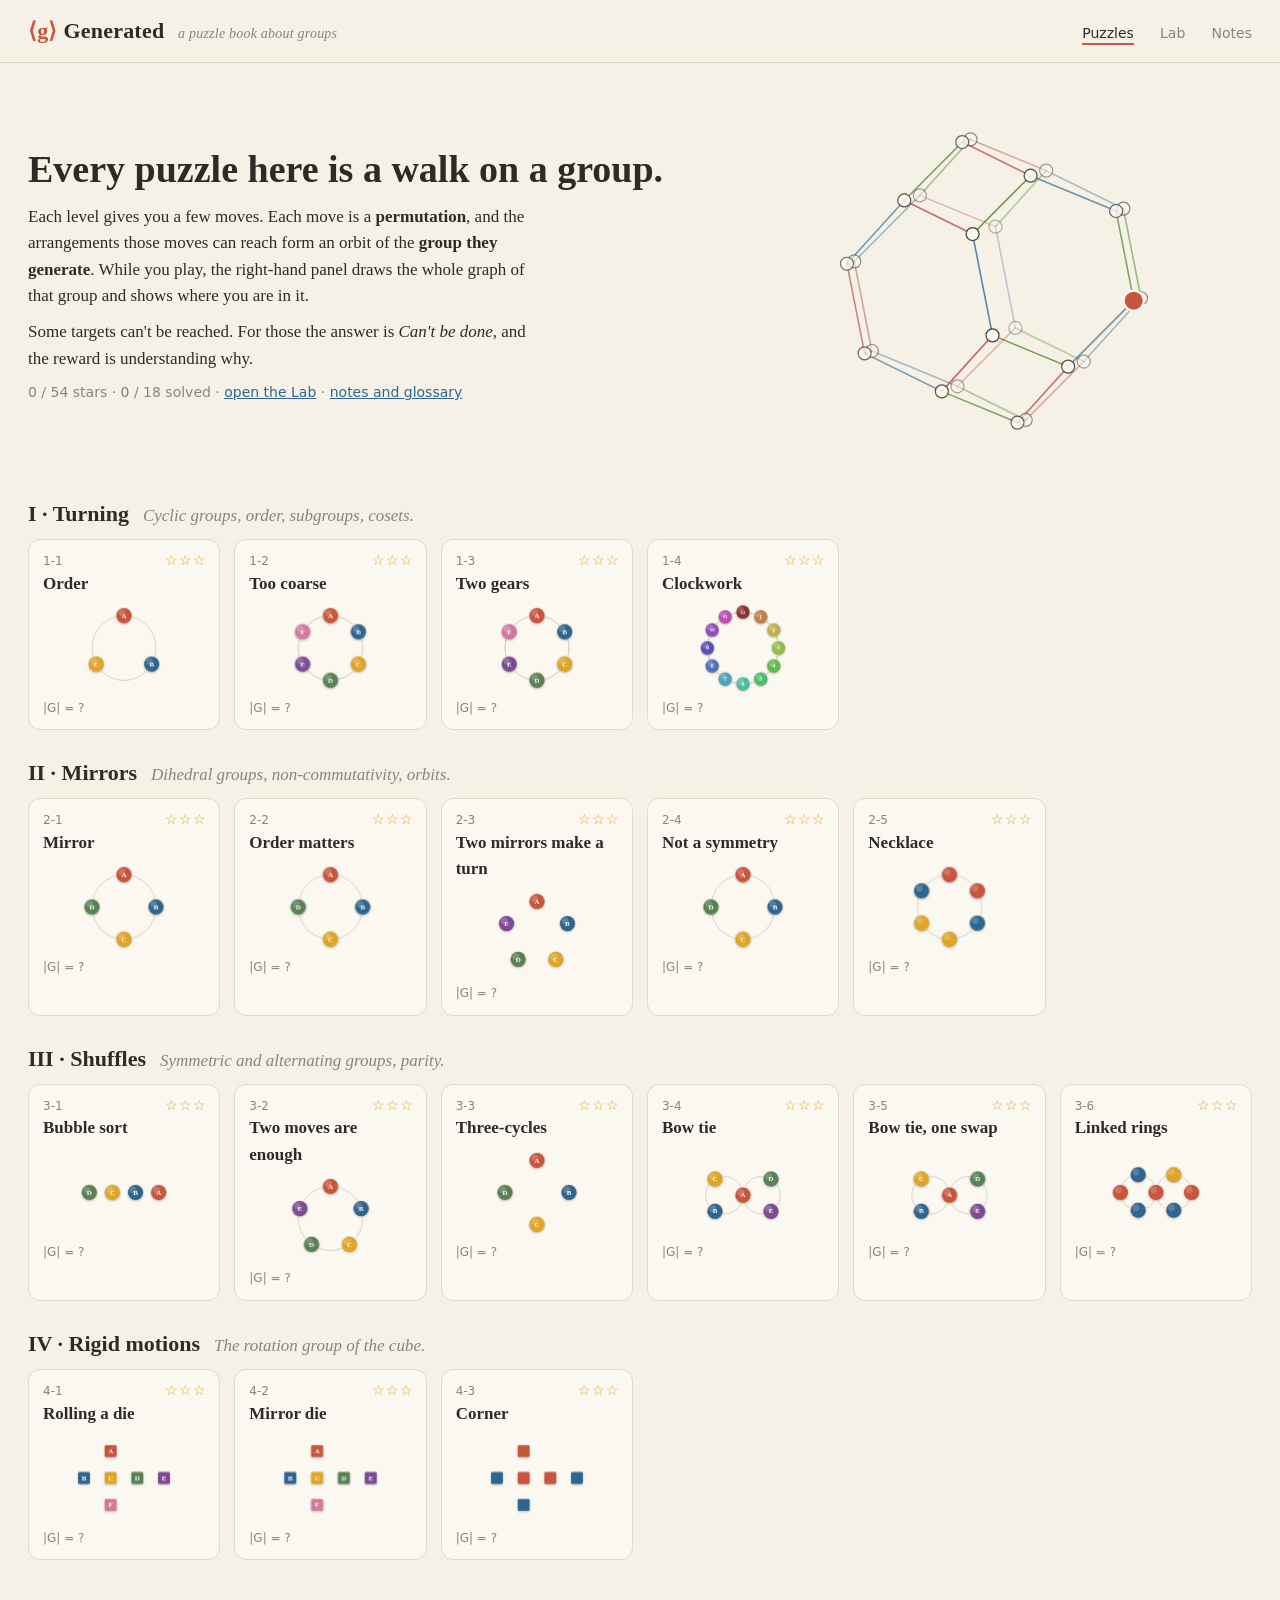
==== generated/index.html @ 7bcbfc78 "Move Comet Courier into its own folder; add Generated, a group-theory puzzle book Co-Authored-By: Cl" ====
<!DOCTYPE html>
<html lang="en">
<head>
<meta charset="utf-8">
<meta name="viewport" content="width=device-width, initial-scale=1">
<title>Generated: a puzzle book about groups</title>
<link rel="icon" href="data:image/svg+xml,%3Csvg xmlns='http://www.w3.org/2000/svg' viewBox='0 0 64 64'%3E%3Ccircle cx='32' cy='32' r='22' fill='none' stroke='%233b3a36' stroke-width='4'/%3E%3Ccircle cx='32' cy='10' r='7' fill='%23c8553d'/%3E%3Ccircle cx='51' cy='43' r='7' fill='%232f6690'/%3E%3Ccircle cx='13' cy='43' r='7' fill='%23e0a526'/%3E%3C/svg%3E">
<link rel="stylesheet" href="css/style.css">
</head>
<body>
<header class="top">
  <a class="brand" href="#/"><span class="mark">⟨g⟩</span> Generated <small>a puzzle book about groups</small></a>
  <nav>
    <a href="#/" data-nav="home">Puzzles</a>
    <a href="#/lab" data-nav="lab">Lab</a>
    <a href="#/about" data-nav="about">Notes</a>
  </nav>
</header>

<main>
  <section id="home" class="view"></section>

  <section id="play" class="view">
    <div class="play-grid">
      <div class="card board-card">
        <div class="board-head">
          <div><span class="lvl-id"></span> <h2 class="lvl-title"></h2></div>
          <div class="target-wrap"><canvas id="target" width="120" height="120"></canvas><span>target</span></div>
        </div>
        <canvas id="board" width="460" height="460"></canvas>
        <div class="moves" id="moves"></div>
        <div class="controls">
          <button id="undo" title="Undo (Z)">↶ Undo</button>
          <button id="reset" title="Reset (0)">⟲ Reset</button>
          <button id="hint" title="Hint (H)">Hint</button>
          <button id="claim" class="claim" title="Declare the target unreachable">Can't be done</button>
          <span class="counter" id="counter"></span>
        </div>
        <div class="word" id="word"></div>
      </div>

      <div class="card lens-card">
        <div class="lens-head"><h3 id="lens-title">Cayley graph</h3><span class="muted small">drag to turn · double-click to pause</span></div>
        <div class="lens-wrap">
          <canvas id="graph" width="420" height="340"></canvas>
          <div id="tip" class="tip"></div>
        </div>
        <div class="legend" id="legend"></div>
        <table class="stats" id="stats"></table>
      </div>

      <div class="card text-card">
        <div id="intro"></div>
        <div id="outcome"></div>
      </div>
    </div>
  </section>

  <section id="lab" class="view"></section>
  <section id="about" class="view"></section>
</main>

<script src="js/perm.js"></script>
<script src="js/levels.js"></script>
<script src="js/puzzle.js"></script>
<script src="js/graph.js"></script>
<script src="js/board.js"></script>
<script src="js/lab.js"></script>
<script src="js/notes.js"></script>
<script src="js/app.js"></script>
</body>
</html>
---- generated/css/style.css ----
:root {
  --paper: #f6f1e6; --card: #fbf8f1; --ink: #2d2b27; --muted: #8a8478; --rule: #e2d9c7;
  --accent: #c8553d; --blue: #2f6690; --green: #588157; --gold: #e0a526;
  --serif: "Iowan Old Style", "Palatino Linotype", Palatino, Georgia, serif;
  --sans: system-ui, -apple-system, "Segoe UI", Roboto, sans-serif;
}
* { box-sizing: border-box; }
html, body { margin: 0; background: var(--paper); color: var(--ink); font-family: var(--serif); font-size: 17px; line-height: 1.55; }
a { color: var(--blue); }
button { font: inherit; font-family: var(--sans); font-size: 14px; cursor: pointer; border: 1px solid #cfc5b0; background: #fffdf8; color: var(--ink); border-radius: 8px; padding: 6px 12px; transition: background .15s, transform .05s; }
button:hover { background: #f1eadb; }
button:active { transform: translateY(1px); }
button:disabled { opacity: .45; cursor: default; }
.muted { color: var(--muted); } .small { font-size: 13px; }
.m { font-family: "Cambria Math", "STIX Two Math", var(--serif); font-style: italic; white-space: nowrap; }

.top { display: flex; align-items: baseline; justify-content: space-between; padding: 14px 28px; border-bottom: 1px solid var(--rule); background: var(--paper); position: sticky; top: 0; z-index: 5; }
.brand { text-decoration: none; color: var(--ink); font-size: 22px; font-weight: 600; letter-spacing: .01em; }
.brand small { font-weight: 400; font-size: 14px; color: var(--muted); margin-left: 8px; font-style: italic; }
.brand .mark { color: var(--accent); font-family: "Cambria Math", var(--serif); }
nav a { margin-left: 22px; text-decoration: none; color: var(--muted); font-family: var(--sans); font-size: 14px; }
nav a.on { color: var(--ink); border-bottom: 2px solid var(--accent); padding-bottom: 2px; }

main { max-width: 1320px; margin: 0 auto; padding: 22px 28px 60px; }
.view { display: none; } .view.on { display: block; }
.card { background: var(--card); border: 1px solid var(--rule); border-radius: 14px; padding: 18px 20px; box-shadow: 0 1px 0 rgba(0,0,0,.02), 0 8px 24px -18px rgba(60,40,20,.25); }

/* home */
.hero { display: grid; grid-template-columns: 1.3fr 1fr; gap: 36px; align-items: center; margin: 6px 0 26px; }
.hero h1 { font-size: 38px; line-height: 1.15; margin: 0 0 12px; font-weight: 600; }
.hero p { margin: 0 0 10px; max-width: 60ch; }
.hero canvas { width: 100%; max-width: 380px; aspect-ratio: 1; display: block; margin: 0 auto; }
.chapter { margin: 26px 0 8px; display: flex; align-items: baseline; gap: 14px; }
.chapter h2 { margin: 0; font-size: 22px; font-weight: 600; }
.chapter span { color: var(--muted); font-style: italic; }
.levels { display: grid; grid-template-columns: repeat(auto-fill, minmax(190px, 1fr)); gap: 14px; }
.lvcard { display: block; text-decoration: none; color: var(--ink); background: var(--card); border: 1px solid var(--rule); border-radius: 12px; padding: 12px 14px; transition: transform .12s, box-shadow .12s; position: relative; }
.lvcard:hover { transform: translateY(-2px); box-shadow: 0 10px 22px -14px rgba(60,40,20,.4); }
.lvcard canvas { width: 100%; aspect-ratio: 1.6; display: block; }
.lvcard .t { font-weight: 600; } .lvcard .id { color: var(--muted); font-family: var(--sans); font-size: 12px; }
.lvcard .stars { position: absolute; top: 10px; right: 12px; letter-spacing: 1px; color: var(--gold); font-size: 14px; }
.lvcard.done { border-color: #cbd8c4; }
.lvcard .grp { font-family: var(--sans); font-size: 12px; color: var(--muted); }
.totals { font-family: var(--sans); font-size: 14px; color: var(--muted); }

/* play */
.play-grid { display: grid; grid-template-columns: minmax(420px, 500px) 1fr; grid-template-rows: auto auto; gap: 18px; }
.board-card { grid-row: span 2; }
.board-head { display: flex; justify-content: space-between; align-items: flex-start; }
.lvl-id { font-family: var(--sans); font-size: 13px; color: var(--muted); }
.lvl-title { display: inline; margin: 0; font-size: 24px; font-weight: 600; }
.target-wrap { text-align: center; font-family: var(--sans); font-size: 11px; color: var(--muted); text-transform: uppercase; letter-spacing: .08em; }
.target-wrap canvas { width: 96px; height: 96px; display: block; border: 1px dashed #d4c9b3; border-radius: 10px; background: #f8f3e8; }
#board { width: 100%; max-width: 460px; aspect-ratio: 1; display: block; margin: -6px auto 4px; }
#board.won { animation: glow 1.2s ease; }
@keyframes glow { 0% { filter: none; } 30% { filter: drop-shadow(0 0 14px rgba(88,129,87,.6)); } 100% { filter: none; } }
.moves { display: flex; flex-wrap: wrap; gap: 10px; justify-content: center; margin: 6px 0 12px; }
.mv { display: flex; align-items: center; gap: 9px; padding: 8px 14px 8px 8px; font-size: 14px; border-width: 1.5px; }
.mv .k { display: inline-grid; place-items: center; width: 28px; height: 28px; border-radius: 7px; color: #fff; font-family: "Cambria Math", var(--serif); font-style: italic; font-size: 18px; }
.mv .o { color: var(--muted); font-size: 12px; }
.mv.hint { animation: pulse 1s ease infinite; }
@keyframes pulse { 50% { box-shadow: 0 0 0 5px rgba(224,165,38,.45); } }
.controls { display: flex; gap: 8px; align-items: center; flex-wrap: wrap; justify-content: center; }
.claim { border-color: #d8b1a6; color: #9c3d2a; }
.counter { font-family: var(--sans); font-size: 13px; color: var(--muted); margin-left: 6px; }
.word { margin-top: 12px; font-family: "Cambria Math", var(--serif); font-style: italic; text-align: center; color: var(--muted); min-height: 1.5em; overflow-wrap: anywhere; }
.word b { color: var(--ink); font-style: normal; }

.lens-head { display: flex; justify-content: space-between; align-items: baseline; }
.lens-head h3 { margin: 0; font-size: 18px; }
.lens-wrap { position: relative; }
#graph { width: 100%; height: 340px; display: block; cursor: grab; touch-action: none; }
.tip { position: absolute; pointer-events: none; background: #fffdf8; border: 1px solid var(--rule); border-radius: 8px; padding: 6px 8px; font-family: var(--sans); font-size: 12px; display: none; box-shadow: 0 6px 18px -10px rgba(0,0,0,.4); white-space: nowrap; }
.tip canvas { display: block; width: 72px; height: 72px; }
.legend { display: flex; gap: 16px; flex-wrap: wrap; font-family: var(--sans); font-size: 13px; color: var(--muted); margin: 4px 0 8px; }
.legend i { display: inline-block; width: 18px; height: 3px; vertical-align: middle; margin-right: 6px; border-radius: 2px; }
.legend .dot { width: 10px; height: 10px; border-radius: 50%; }
.stats { width: 100%; border-collapse: collapse; font-size: 15px; }
.stats td { padding: 4px 6px; border-top: 1px solid var(--rule); }
.stats td:first-child { color: var(--muted); width: 45%; }
.stats tr.hidden-row td:last-child { color: var(--muted); font-style: italic; }

.text-card p { margin: 0 0 10px; }
.text-card h4 { margin: 14px 0 6px; font-size: 13px; font-family: var(--sans); text-transform: uppercase; letter-spacing: .08em; color: var(--muted); }
.outcome { margin-top: 14px; padding: 14px 16px; border-radius: 10px; background: #eef3ea; border: 1px solid #cbd8c4; }
.outcome.bad { background: #f8ebe6; border-color: #e2c0b5; }
.outcome .big { font-size: 19px; font-weight: 600; margin-bottom: 6px; }
.outcome .stars3 { color: var(--gold); font-size: 20px; letter-spacing: 3px; }
.outcome .starlist { font-family: var(--sans); font-size: 13px; color: var(--muted); margin: 2px 0 10px; }
.outcome .next { margin-top: 6px; }

/* lab + notes */
.lab-grid { display: grid; grid-template-columns: 380px 1fr; gap: 18px; }
.lab-grid textarea { width: 100%; min-height: 130px; font-family: ui-monospace, Menlo, Consolas, monospace; font-size: 14px; padding: 10px; border: 1px solid #cfc5b0; border-radius: 8px; background: #fffdf8; color: var(--ink); resize: vertical; }
.lab-grid input[type=text] { width: 100%; font-family: ui-monospace, Menlo, Consolas, monospace; font-size: 14px; padding: 7px 10px; border: 1px solid #cfc5b0; border-radius: 8px; background: #fffdf8; }
.lab-grid select { font: inherit; font-size: 14px; padding: 5px; border-radius: 8px; border: 1px solid #cfc5b0; background: #fffdf8; width: 100%; }
.lab-grid label { display: block; font-family: var(--sans); font-size: 12px; text-transform: uppercase; letter-spacing: .07em; color: var(--muted); margin: 14px 0 5px; }
.lab-grid .row { display: flex; gap: 8px; margin-top: 8px; }
.err { color: #9c3d2a; font-family: var(--sans); font-size: 13px; margin-top: 6px; }
.res { font-family: "Cambria Math", var(--serif); margin-top: 8px; padding: 8px 10px; background: #f3ede0; border-radius: 8px; min-height: 2.2em; overflow-wrap: anywhere; }
.gname { font-size: 26px; font-weight: 600; margin: 0 0 4px; }
.hist { display: flex; align-items: flex-end; gap: 6px; height: 90px; margin: 8px 0 18px; }
.hist div { flex: 1; max-width: 46px; background: #d9cdb4; border-radius: 4px 4px 0 0; position: relative; min-height: 2px; }
.hist div span { position: absolute; bottom: -18px; left: 0; right: 0; text-align: center; font-family: var(--sans); font-size: 11px; color: var(--muted); }
.hist div b { position: absolute; top: -17px; left: 0; right: 0; text-align: center; font-family: var(--sans); font-size: 11px; font-weight: 500; }
#lab-graph { width: 100%; height: 420px; display: block; cursor: grab; touch-action: none; }
.notes { max-width: 760px; margin: 0 auto; }
.notes h1 { font-size: 32px; margin: 4px 0 6px; }
.notes h2 { font-size: 22px; margin: 30px 0 8px; border-bottom: 1px solid var(--rule); padding-bottom: 4px; }
.notes dt { font-weight: 600; margin-top: 12px; }
.notes dd { margin: 2px 0 0 0; }
.kbd { font-family: var(--sans); font-size: 12px; border: 1px solid #cfc5b0; border-bottom-width: 2px; border-radius: 4px; padding: 0 5px; background: #fffdf8; }

@media (max-width: 960px) {
  .play-grid, .lab-grid, .hero { grid-template-columns: 1fr; }
  .board-card { grid-row: auto; }
  main { padding: 14px; }
  .top { padding: 12px 14px; }
  .brand small { display: none; }
}
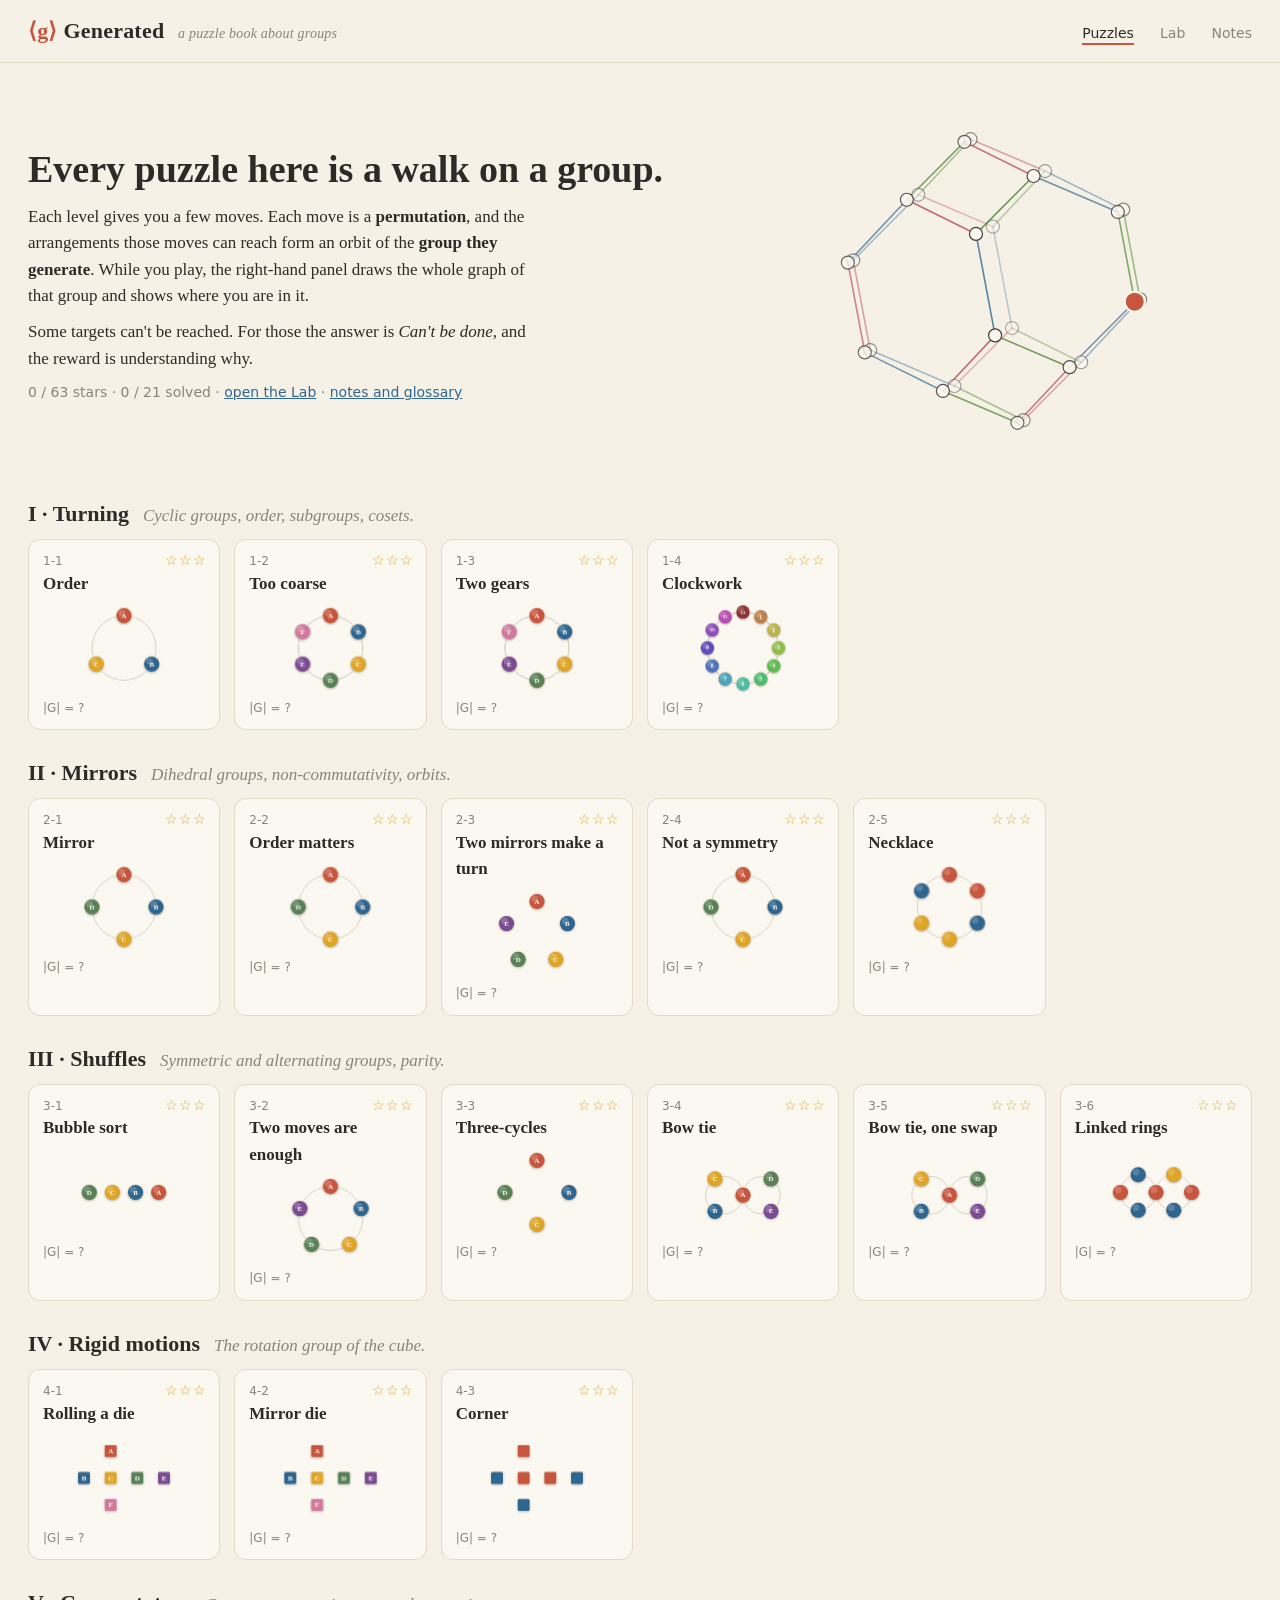
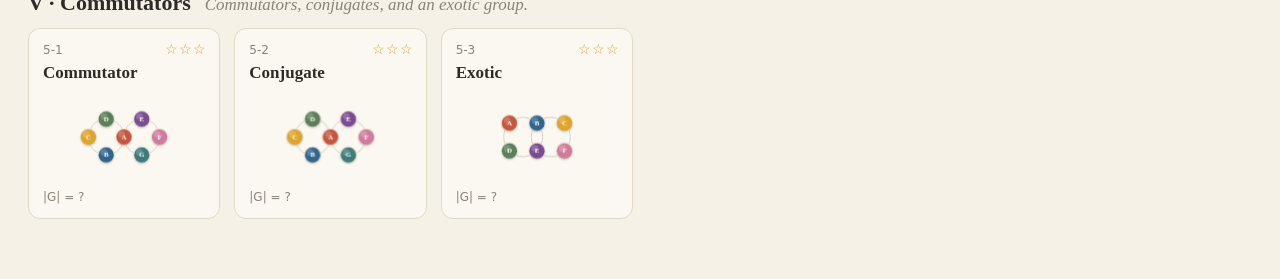
==== commit 093773a5: "Generated: add chapter V (commutators, conjugates, PGL(2,5)), large-graph fallback, README Co-Author" ====
--- a/generated/index.html
+++ b/generated/index.html
@@ -44,6 +44,7 @@
         <div class="lens-wrap">
           <canvas id="graph" width="420" height="340"></canvas>
           <div id="tip" class="tip"></div>
+          <div id="too-big" class="too-big"></div>
         </div>
         <div class="legend" id="legend"></div>
         <table class="stats" id="stats"></table>
--- a/generated/css/style.css
+++ b/generated/css/style.css
@@ -118,3 +118,5 @@
   .top { padding: 12px 14px; }
   .brand small { display: none; }
 }
+.too-big { position: absolute; inset: 0; display: none; align-items: center; justify-content: center; text-align: center; padding: 30px; color: var(--ink); background: repeating-radial-gradient(circle at 50% 50%, transparent 0 18px, rgba(217,205,180,.25) 18px 19px); border-radius: 10px; }
+.too-big div { background: var(--card); padding: 14px 18px; border-radius: 10px; border: 1px solid var(--rule); max-width: 340px; }
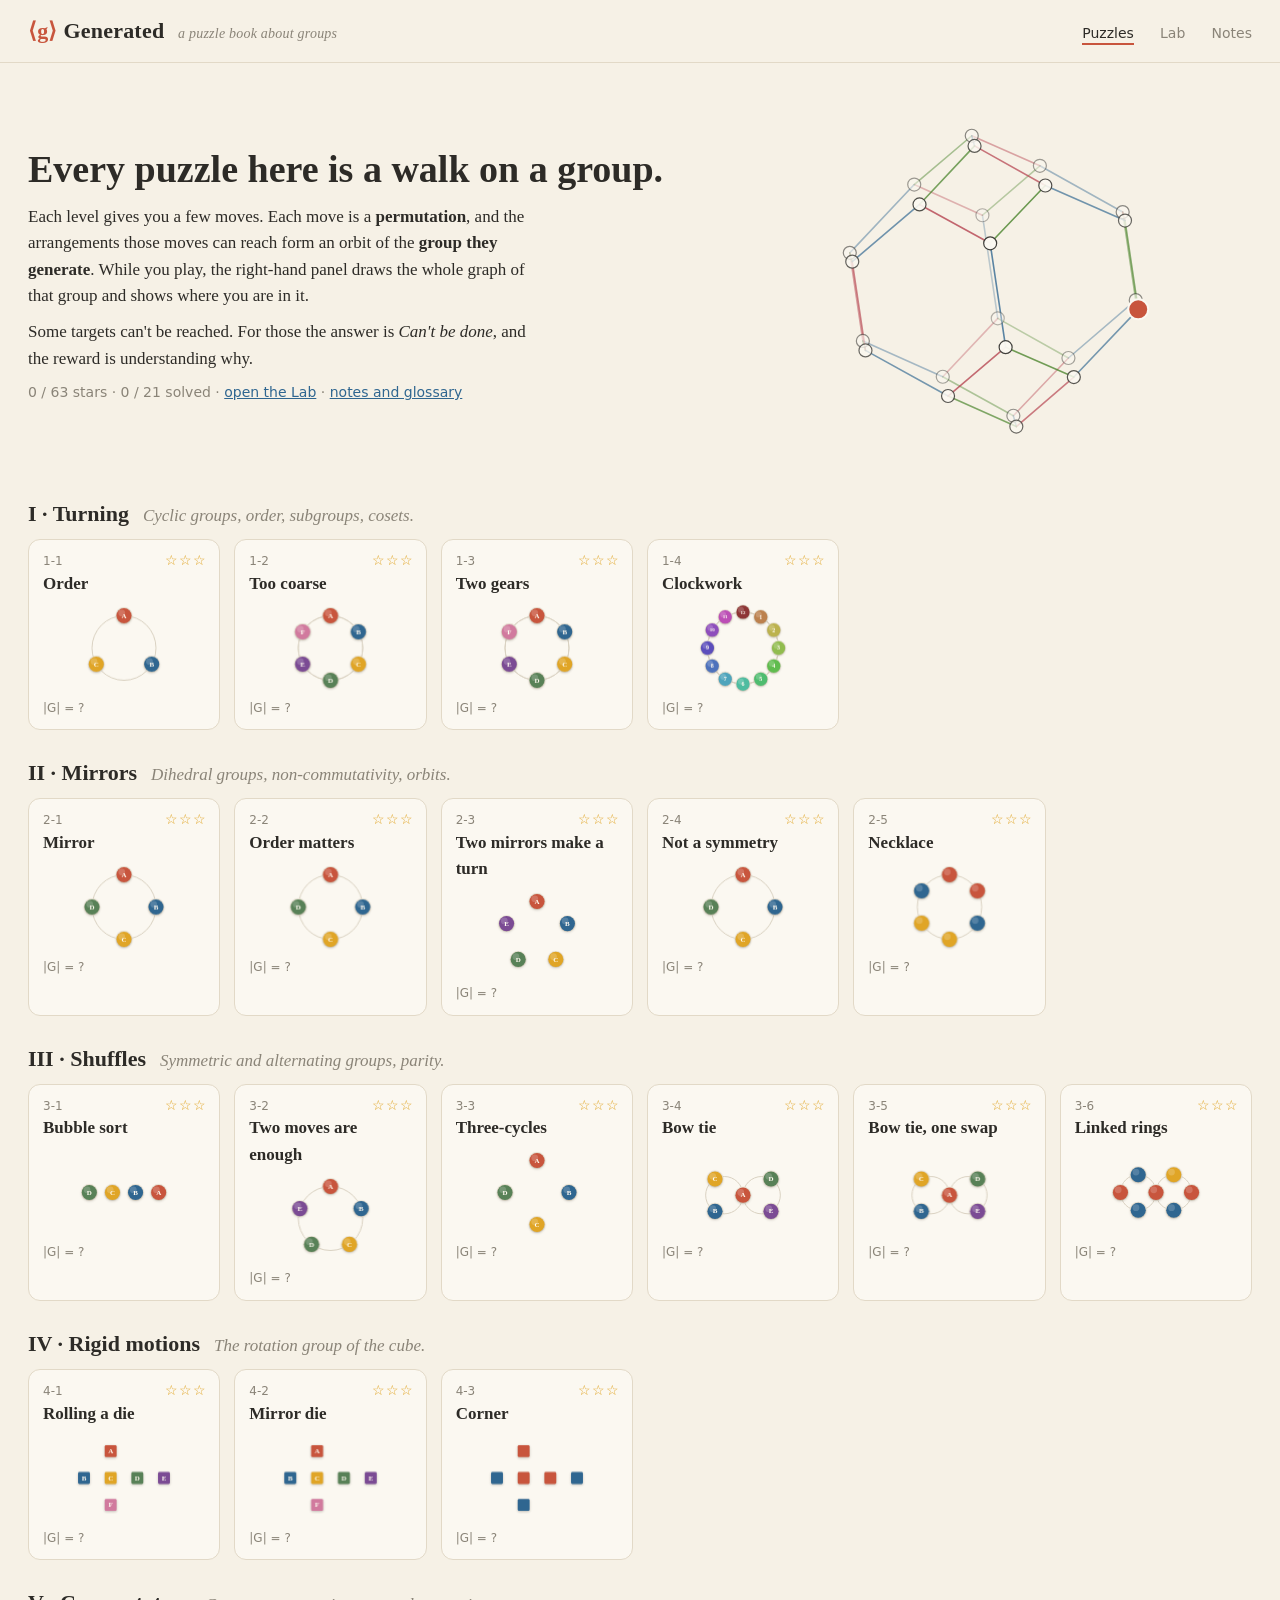
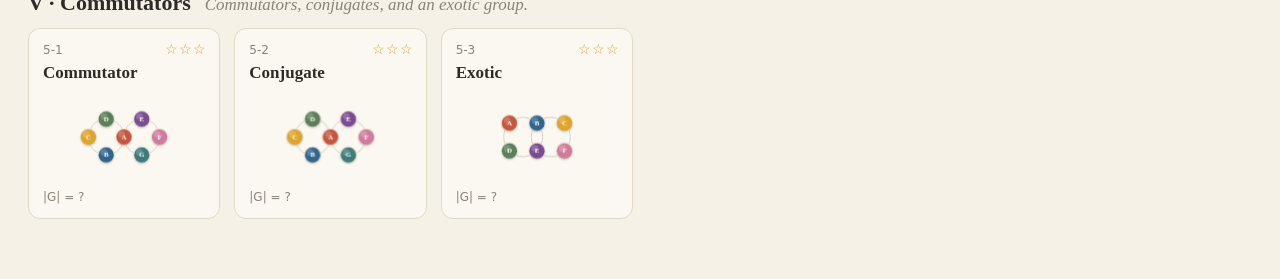
==== commit 0ce75786: "Generated: subgroup lattice with normal subgroups and coset colouring; Fano and Frobenius presets Co" ====
--- a/generated/index.html
+++ b/generated/index.html
@@ -66,6 +66,7 @@
 <script src="js/puzzle.js"></script>
 <script src="js/graph.js"></script>
 <script src="js/board.js"></script>
+<script src="js/lattice.js"></script>
 <script src="js/lab.js"></script>
 <script src="js/notes.js"></script>
 <script src="js/app.js"></script>
--- a/generated/css/style.css
+++ b/generated/css/style.css
@@ -120,3 +120,11 @@
 }
 .too-big { position: absolute; inset: 0; display: none; align-items: center; justify-content: center; text-align: center; padding: 30px; color: var(--ink); background: repeating-radial-gradient(circle at 50% 50%, transparent 0 18px, rgba(217,205,180,.25) 18px 19px); border-radius: 10px; }
 .too-big div { background: var(--card); padding: 14px 18px; border-radius: 10px; border: 1px solid var(--rule); max-width: 340px; }
+.lab-more { display: grid; grid-template-columns: 1fr 1fr; gap: 18px; margin-top: 18px; }
+.lab-more h3 { margin: 0 0 8px; font-size: 18px; }
+.lab-more .wide { grid-column: span 2; overflow-x: auto; }
+.ctable { display: grid; gap: 1px; font-family: "Cambria Math", var(--serif); font-size: 11px; width: max-content; }
+.ctable > div { display: grid; place-items: center; overflow: hidden; white-space: nowrap; }
+.ctable .hd { color: var(--muted); font-style: italic; }
+.ctable .row { justify-content: end; padding-right: 4px; }
+@media (max-width: 960px) { .lab-more { grid-template-columns: 1fr; } .lab-more .wide { grid-column: auto; } }
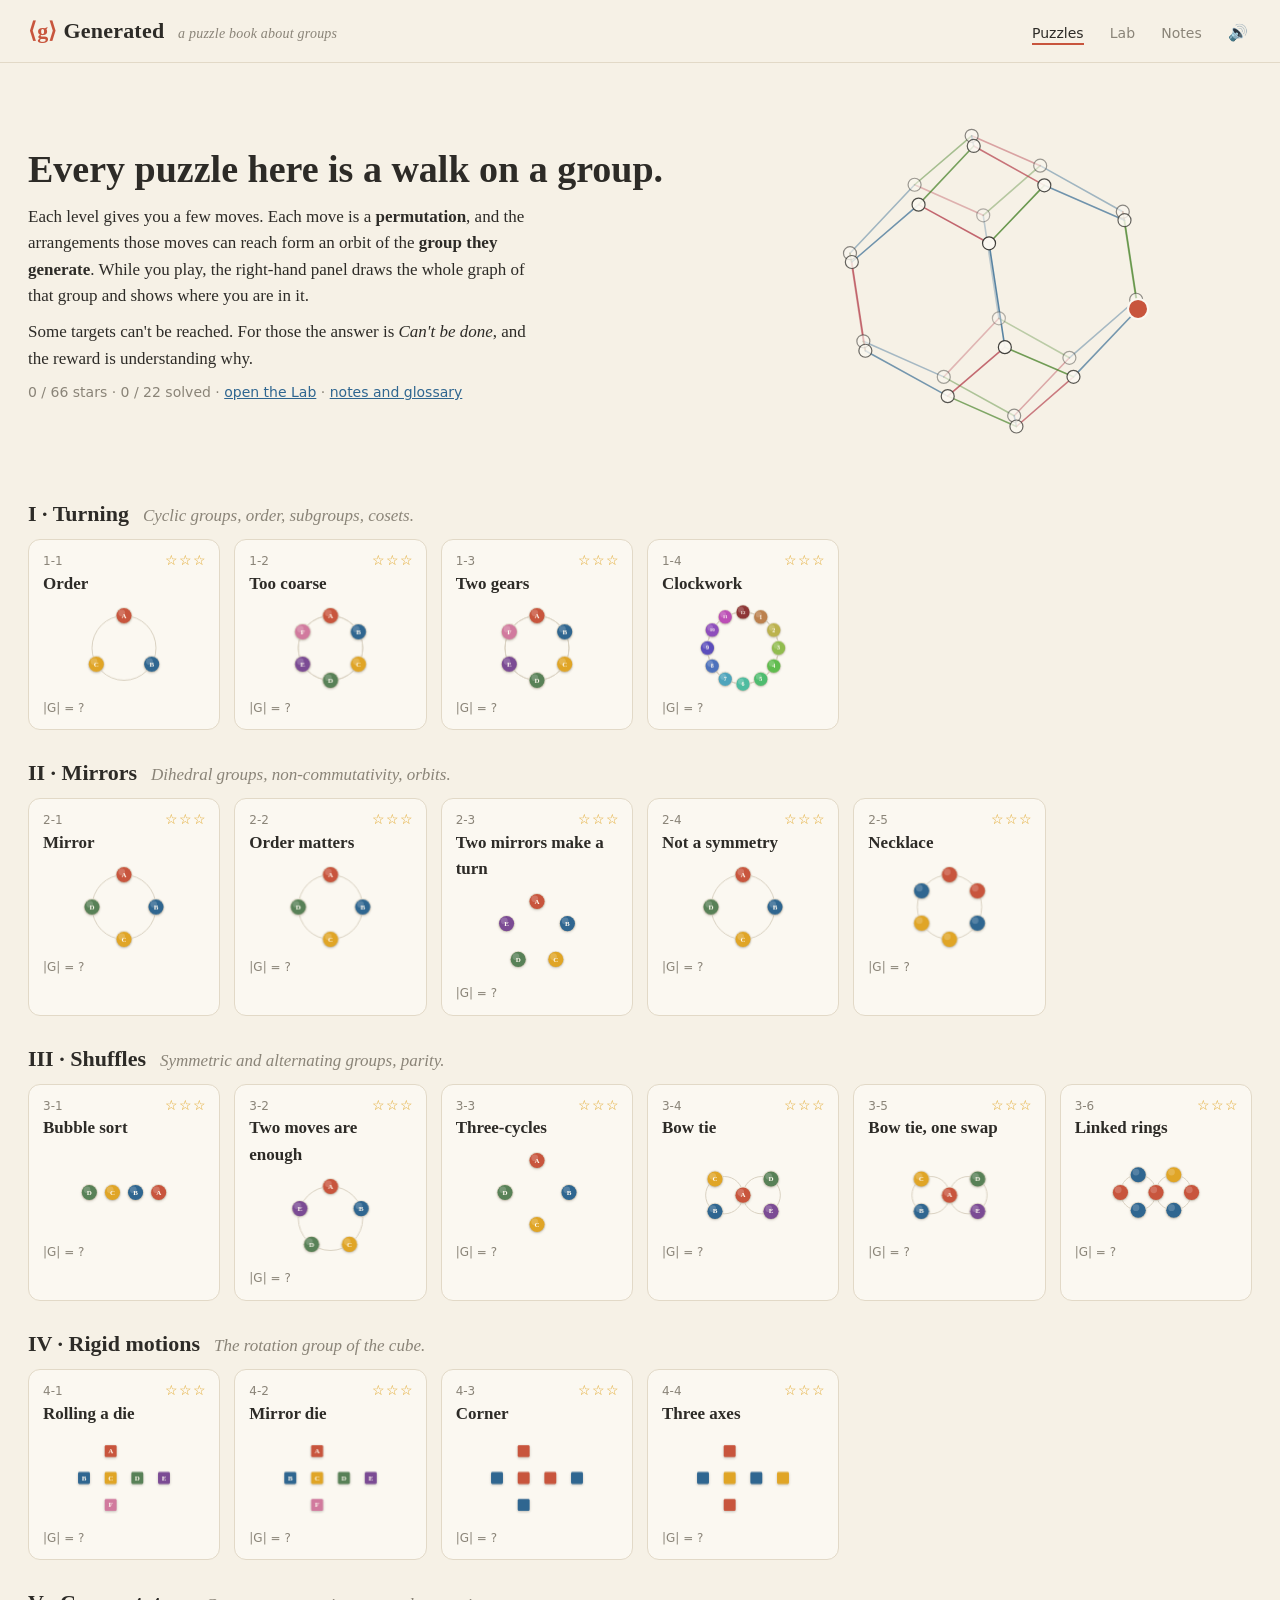
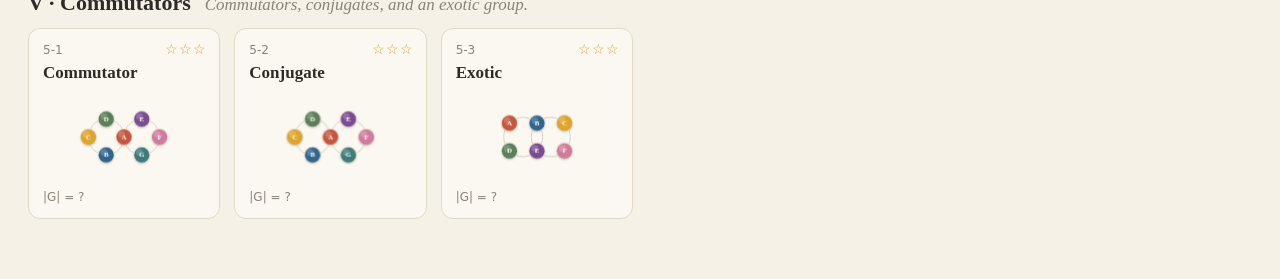
==== commit 219f4792: "Generated: click-to-walk on the Cayley graph, current element as shortest word, synthesized sounds C" ====
--- a/generated/index.html
+++ b/generated/index.html
@@ -14,6 +14,7 @@
     <a href="#/" data-nav="home">Puzzles</a>
     <a href="#/lab" data-nav="lab">Lab</a>
     <a href="#/about" data-nav="about">Notes</a>
+    <button id="mute" class="mute"></button>
   </nav>
 </header>
 
@@ -69,6 +70,7 @@
 <script src="js/lattice.js"></script>
 <script src="js/lab.js"></script>
 <script src="js/notes.js"></script>
+<script src="js/sound.js"></script>
 <script src="js/app.js"></script>
 </body>
 </html>
--- a/generated/css/style.css
+++ b/generated/css/style.css
@@ -128,3 +128,5 @@
 .ctable .hd { color: var(--muted); font-style: italic; }
 .ctable .row { justify-content: end; padding-right: 4px; }
 @media (max-width: 960px) { .lab-more { grid-template-columns: 1fr; } .lab-more .wide { grid-column: auto; } }
+.mute { margin-left: 18px; border: none; background: none; padding: 0 4px; font-size: 16px; }
+.mute:hover { background: none; opacity: .7; }
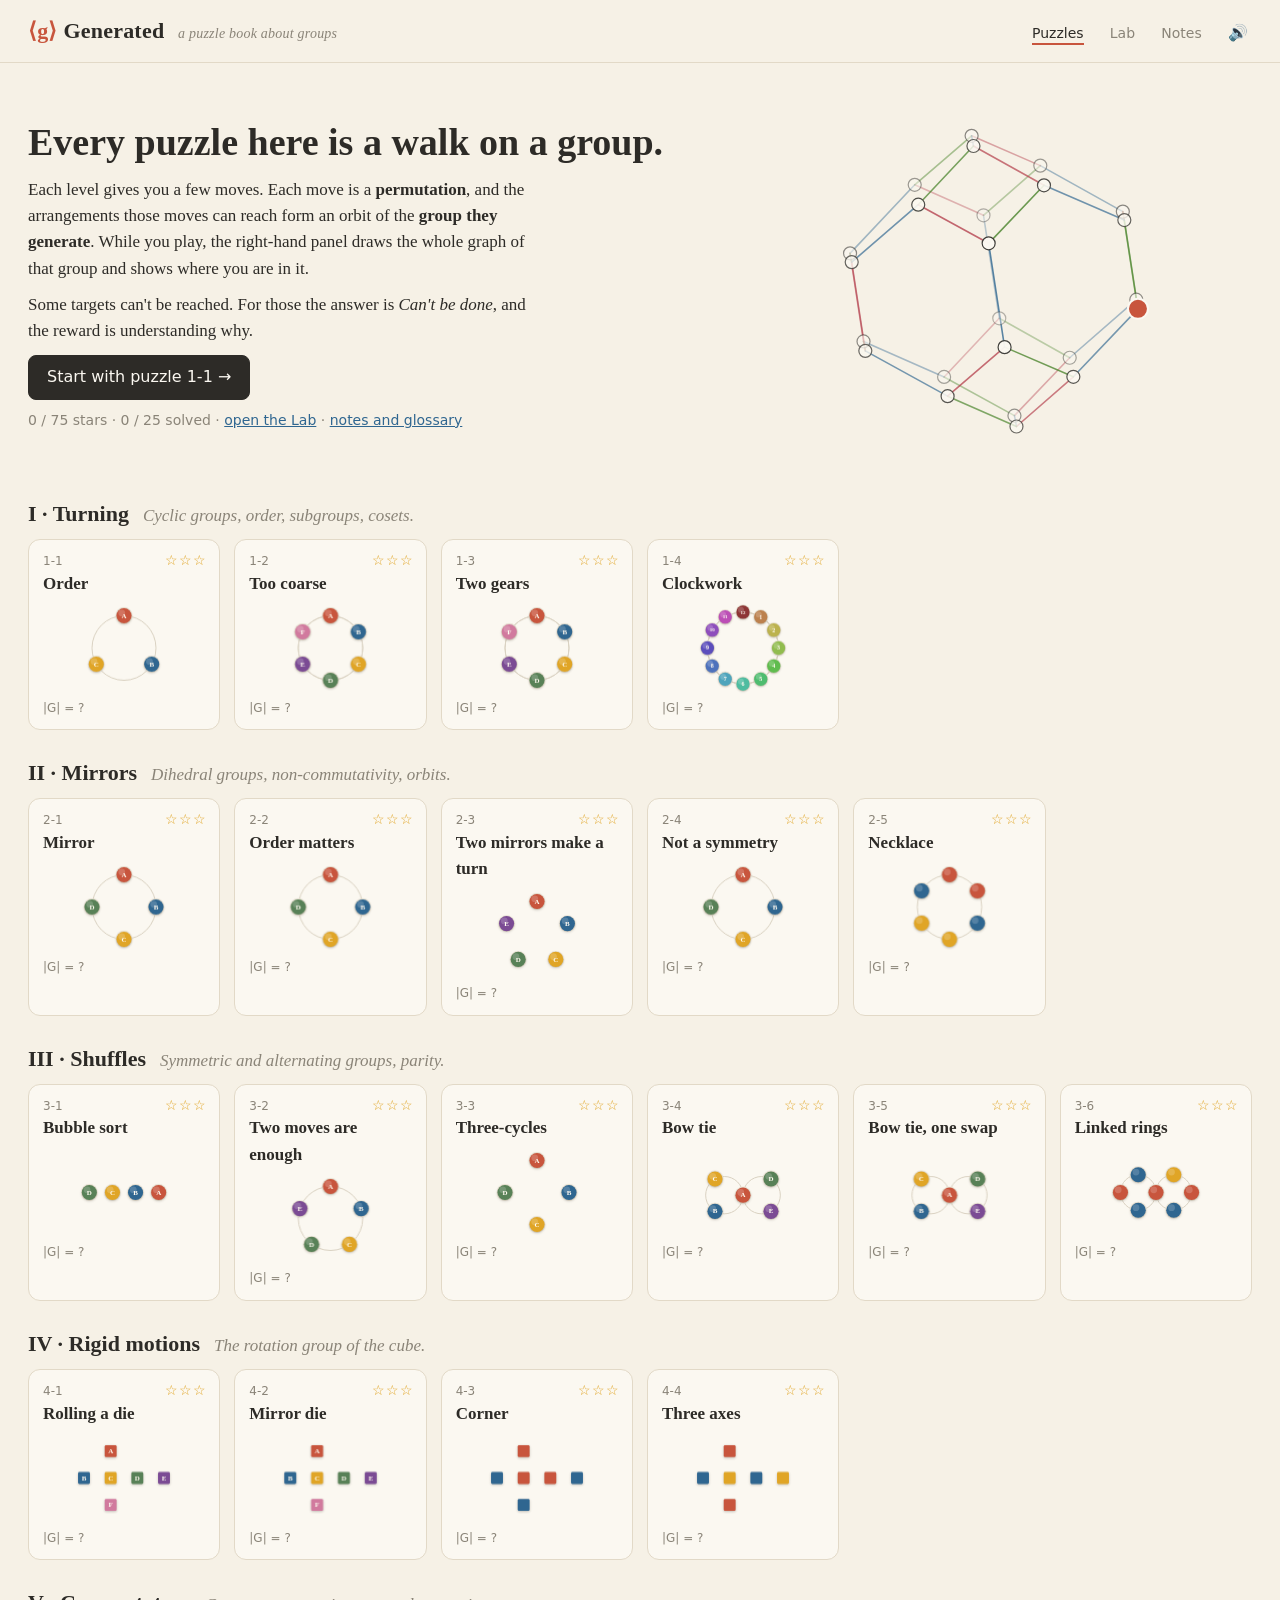
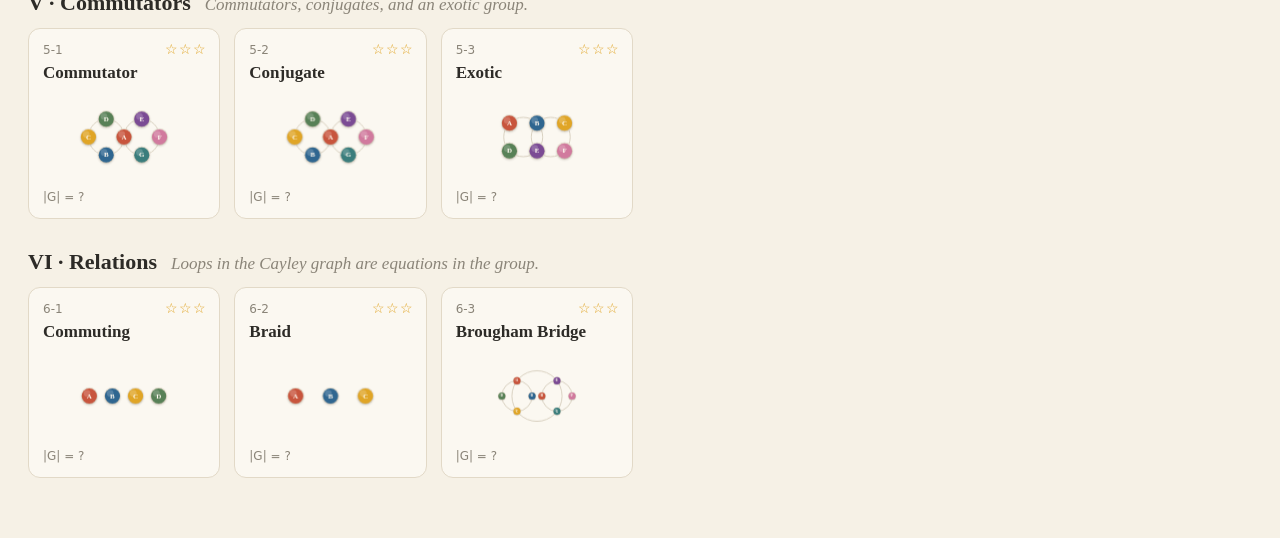
==== commit 8382de1f: "Generated: remember Lab input, first-visit pulse, completion note, cleanup Co-Authored-By: Claude Op" ====
--- a/generated/index.html
+++ b/generated/index.html
@@ -45,7 +45,6 @@
         <div class="lens-wrap">
           <canvas id="graph" width="420" height="340"></canvas>
           <div id="tip" class="tip"></div>
-          <div id="too-big" class="too-big"></div>
         </div>
         <div class="legend" id="legend"></div>
         <table class="stats" id="stats"></table>
--- a/generated/css/style.css
+++ b/generated/css/style.css
@@ -51,7 +51,7 @@
 .lvl-title { display: inline; margin: 0; font-size: 24px; font-weight: 600; }
 .target-wrap { text-align: center; font-family: var(--sans); font-size: 11px; color: var(--muted); text-transform: uppercase; letter-spacing: .08em; }
 .target-wrap canvas { width: 96px; height: 96px; display: block; border: 1px dashed #d4c9b3; border-radius: 10px; background: #f8f3e8; }
-#board { width: 100%; max-width: 460px; aspect-ratio: 1; display: block; margin: -6px auto 4px; }
+#board { width: 100%; max-width: min(460px, calc(100vh - 340px)); min-width: 260px; aspect-ratio: 1; display: block; margin: -6px auto 4px; }
 #board.won { animation: glow 1.2s ease; }
 @keyframes glow { 0% { filter: none; } 30% { filter: drop-shadow(0 0 14px rgba(88,129,87,.6)); } 100% { filter: none; } }
 .moves { display: flex; flex-wrap: wrap; gap: 10px; justify-content: center; margin: 6px 0 12px; }
@@ -118,8 +118,6 @@
   .top { padding: 12px 14px; }
   .brand small { display: none; }
 }
-.too-big { position: absolute; inset: 0; display: none; align-items: center; justify-content: center; text-align: center; padding: 30px; color: var(--ink); background: repeating-radial-gradient(circle at 50% 50%, transparent 0 18px, rgba(217,205,180,.25) 18px 19px); border-radius: 10px; }
-.too-big div { background: var(--card); padding: 14px 18px; border-radius: 10px; border: 1px solid var(--rule); max-width: 340px; }
 .lab-more { display: grid; grid-template-columns: 1fr 1fr; gap: 18px; margin-top: 18px; }
 .lab-more h3 { margin: 0 0 8px; font-size: 18px; }
 .lab-more .wide { grid-column: span 2; overflow-x: auto; }
@@ -130,3 +128,9 @@
 @media (max-width: 960px) { .lab-more { grid-template-columns: 1fr; } .lab-more .wide { grid-column: auto; } }
 .mute { margin-left: 18px; border: none; background: none; padding: 0 4px; font-size: 16px; }
 .mute:hover { background: none; opacity: .7; }
+.go { font-size: 16px; padding: 9px 18px; background: var(--ink); color: #fbf8f1; border-color: var(--ink); }
+.go:hover { background: #4a4740; }
+.reasons { display: flex; flex-direction: column; gap: 8px; margin: 8px 0; }
+.reason { text-align: left; font-family: var(--serif); font-size: 15.5px; line-height: 1.4; padding: 10px 14px; background: #fffdf8; }
+.reason:hover { background: #f4eedf; border-color: #b9ad94; }
+.reason.wrong { text-decoration: line-through; opacity: .55; }
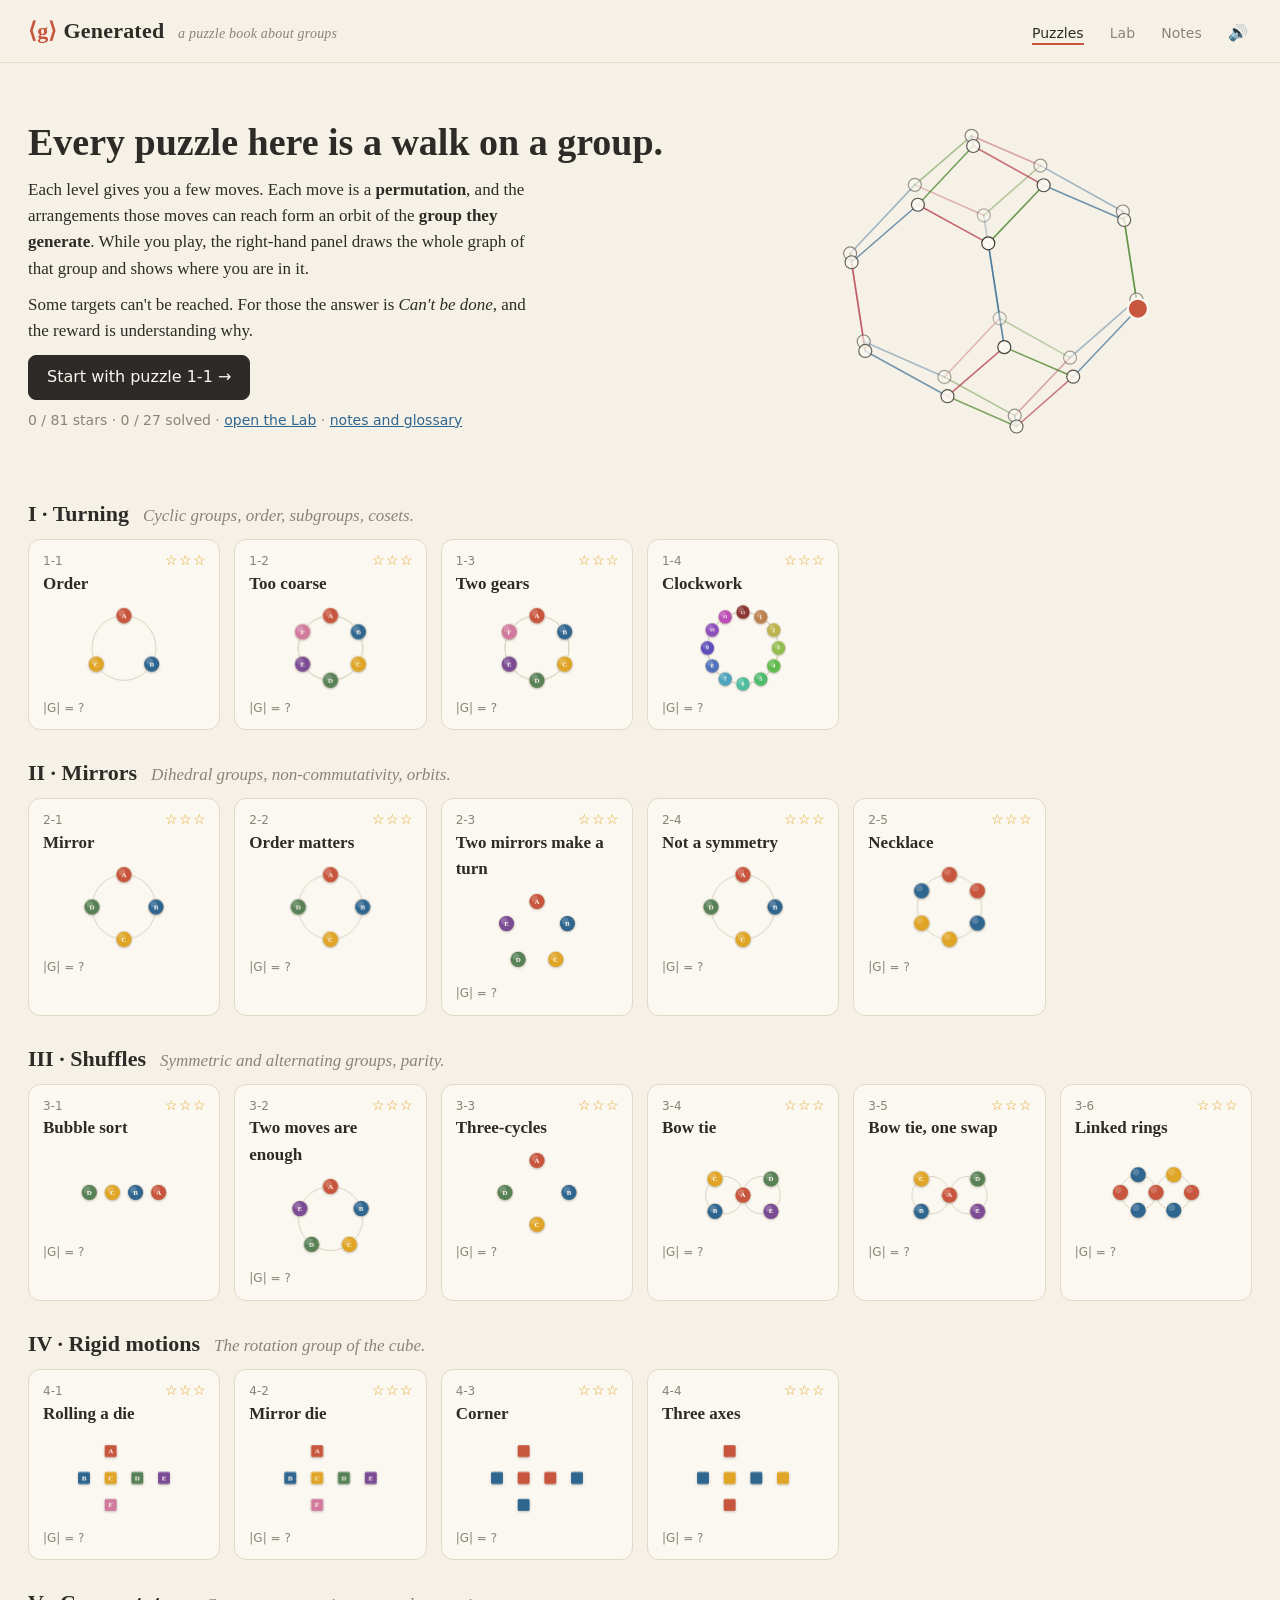
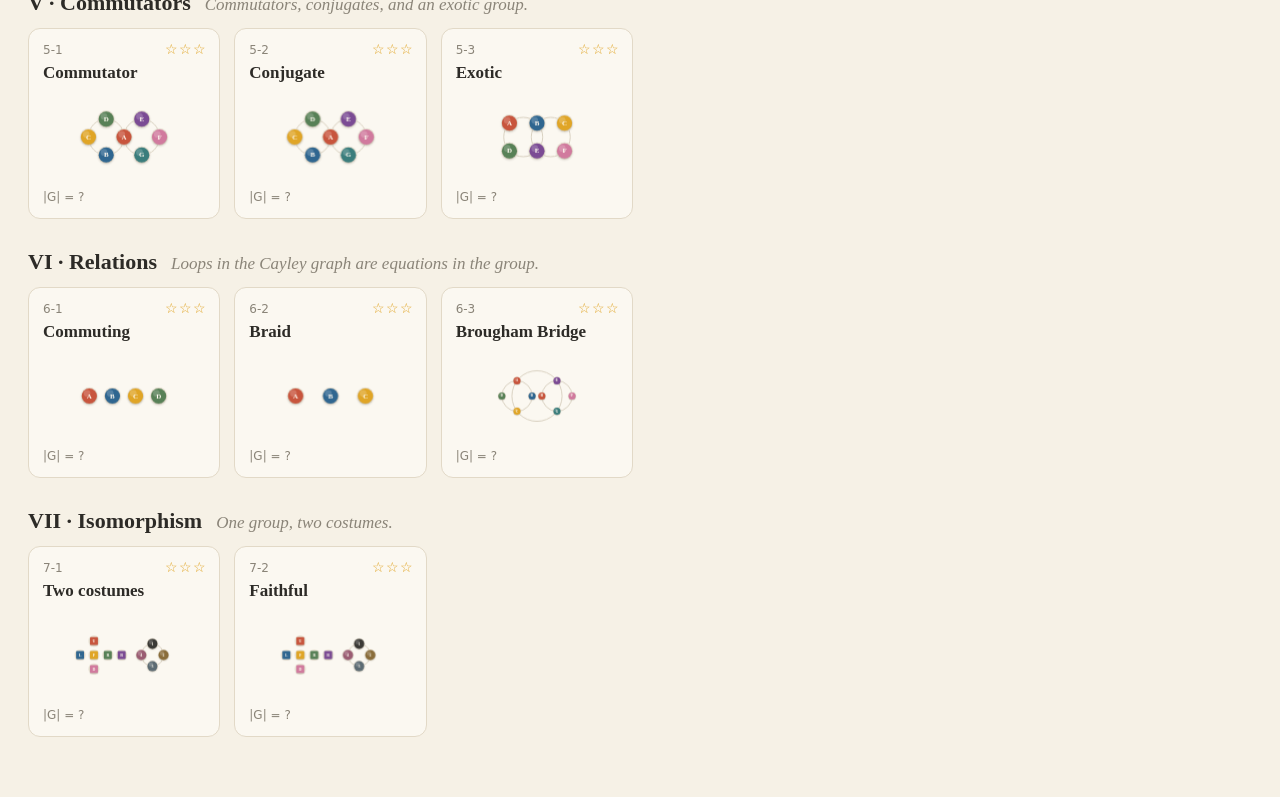
==== commit 49f2351f: "Generated Lab: Schreier-Sims for huge groups (Rubik's Cube, M11, M12), membership by sifting Co-Auth" ====
--- a/generated/index.html
+++ b/generated/index.html
@@ -67,6 +67,7 @@
 <script src="js/graph.js"></script>
 <script src="js/board.js"></script>
 <script src="js/lattice.js"></script>
+<script src="js/schreier.js"></script>
 <script src="js/lab.js"></script>
 <script src="js/notes.js"></script>
 <script src="js/sound.js"></script>
--- a/generated/css/style.css
+++ b/generated/css/style.css
@@ -134,3 +134,6 @@
 .reason { text-align: left; font-family: var(--serif); font-size: 15.5px; line-height: 1.4; padding: 10px 14px; background: #fffdf8; }
 .reason:hover { background: #f4eedf; border-color: #b9ad94; }
 .reason.wrong { text-decoration: line-through; opacity: .55; }
+.colour-by { font-family: var(--sans); font-size: 13px; color: var(--muted); display: flex; gap: 6px; align-items: center; flex-wrap: wrap; }
+.colour-by button { padding: 3px 9px; font-size: 12px; }
+.colour-by button.on { background: var(--ink); color: #fbf8f1; border-color: var(--ink); }
